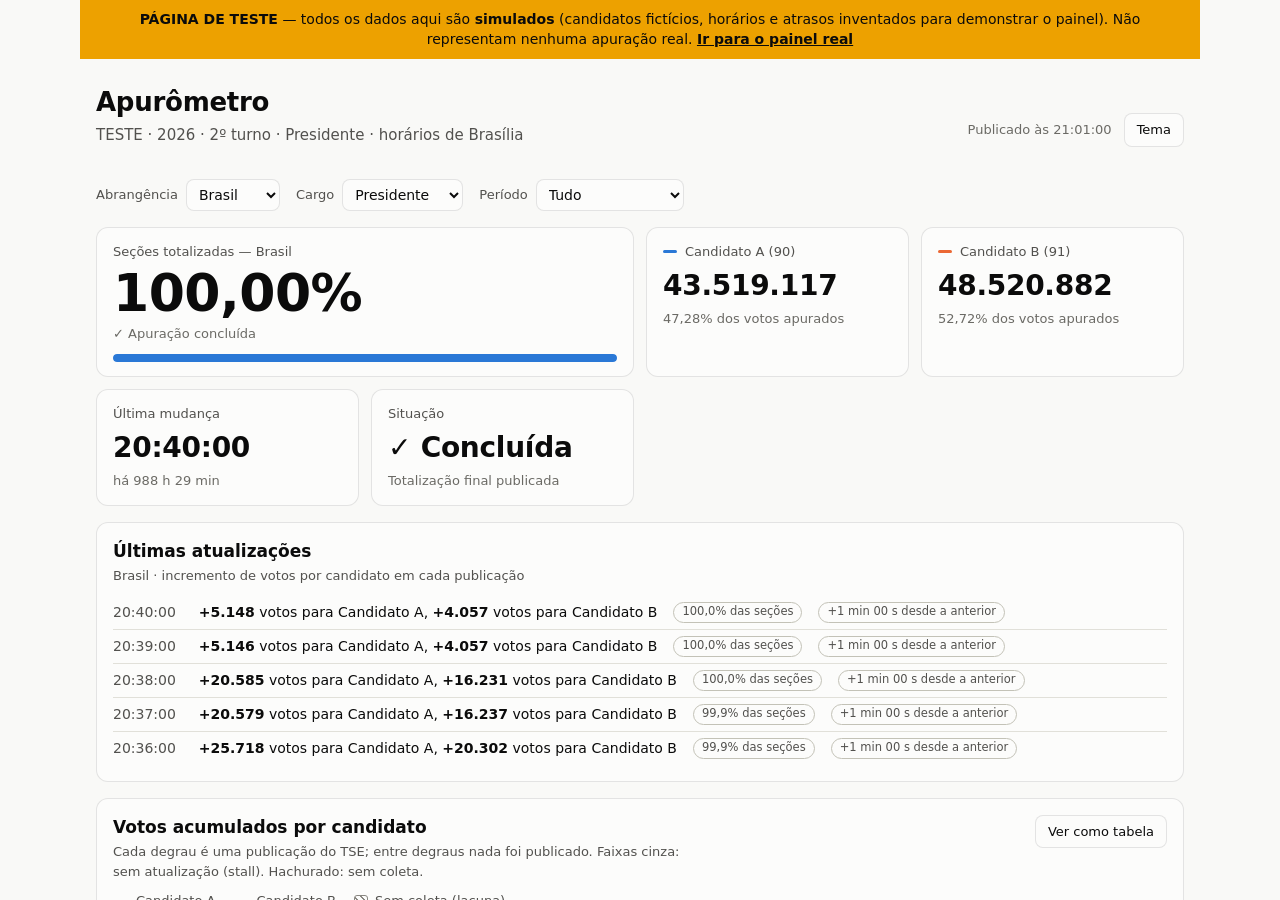
==== demo/index.html @ 4c0ada22 "frontend: primeira versão com página de teste" ====
<!doctype html>
<html lang="pt-BR">
<head>
  <meta charset="utf-8" />
  <meta name="viewport" content="width=device-width, initial-scale=1" />
  <!-- CSP restritiva: só recursos do próprio site, sem CDN de terceiros, sem script/estilo inline.
       (GitHub Pages não permite cabeçalhos próprios; no Vercel os mesmos valores vão em vercel.json.) -->
  <meta http-equiv="Content-Security-Policy"
        content="default-src 'none'; script-src 'self'; style-src 'self'; img-src 'self'; font-src 'self'; connect-src 'self'; base-uri 'none'; form-action 'none'" />
  <meta name="referrer" content="no-referrer" />
  <meta name="robots" content="noindex,nofollow" />
  <meta name="description" content="Medidor neutro do ritmo de divulgação da apuração das eleições: registra o que o TSE publicou e quando." />
  <title>Apurômetro — página de teste</title>
  <meta name="apurometro-data-base" content="../demo-data" />
  <meta name="apurometro-demo" content="1" />
  <link rel="icon" href="../favicon.svg" type="image/svg+xml" />
  <script type="module" crossorigin src="../assets/main-Cfps_5aG.js"></script>
  <link rel="stylesheet" crossorigin href="../assets/main-DoPho8Y2.css">
</head>
<body>
  <div id="app" class="wrap"></div>
  <noscript><p>O Apurômetro precisa de JavaScript para exibir os gráficos. Os dados brutos são públicos em <code>data/</code>.</p></noscript>
</body>
</html>
---- assets/main-DoPho8Y2.css ----
:root{color-scheme:light;--page: #f9f9f7;--surface: #fcfcfb;--ink: #0b0b0b;--ink-2: #52514e;--ink-3: #6b6a65;--muted: #898781;--grid: #e1e0d9;--axis: #c3c2b7;--border: rgba(11, 11, 11, .1);--hover: rgba(11, 11, 11, .05);--focus: #2a78d6;--series-1: #2a78d6;--series-2: #eb6834;--series-3: #1baf7a;--series-4: #eda100;--series-5: #e87ba4;--series-6: #008300;--series-other: #898781;--wash: rgba(11, 11, 11, .07);--hatch: #898781;--heat-0: #e1e0d9;--heat-1: #b7d3f6;--heat-2: #86b6ef;--heat-3: #3987e5;--heat-4: #1c5cab;--heat-5: #0d366b}@media (prefers-color-scheme: dark){:root:where(:not([data-theme=light])){color-scheme:dark;--page: #0d0d0d;--surface: #1a1a19;--ink: #ffffff;--ink-2: #c3c2b7;--ink-3: #a3a29b;--grid: #2c2c2a;--axis: #383835;--border: rgba(255, 255, 255, .1);--hover: rgba(255, 255, 255, .07);--focus: #6da7ec;--series-1: #3987e5;--series-2: #d95926;--series-3: #199e70;--series-4: #c98500;--series-5: #d55181;--series-6: #008300;--wash: rgba(255, 255, 255, .08);--heat-0: #2c2c2a;--heat-1: #104281;--heat-2: #1c5cab;--heat-3: #3987e5;--heat-4: #86b6ef;--heat-5: #cde2fb}}:root[data-theme=dark]{color-scheme:dark;--page: #0d0d0d;--surface: #1a1a19;--ink: #ffffff;--ink-2: #c3c2b7;--ink-3: #a3a29b;--grid: #2c2c2a;--axis: #383835;--border: rgba(255, 255, 255, .1);--hover: rgba(255, 255, 255, .07);--focus: #6da7ec;--series-1: #3987e5;--series-2: #d95926;--series-3: #199e70;--series-4: #c98500;--series-5: #d55181;--series-6: #008300;--wash: rgba(255, 255, 255, .08);--heat-0: #2c2c2a;--heat-1: #104281;--heat-2: #1c5cab;--heat-3: #3987e5;--heat-4: #86b6ef;--heat-5: #cde2fb}*{box-sizing:border-box}html{-webkit-text-size-adjust:100%}body{margin:0;background:var(--page);color:var(--ink);font:15px/1.5 system-ui,-apple-system,Segoe UI,sans-serif}.sr-only{position:absolute;width:1px;height:1px;overflow:hidden;clip:rect(0 0 0 0);white-space:nowrap}:focus-visible{outline:2px solid var(--focus);outline-offset:2px}.demo-banner{margin:0 -16px;padding:10px 16px;text-align:center;font-size:14px;line-height:1.4;background:var(--series-4);color:#0b0b0b;position:sticky;top:0;z-index:5}.demo-banner a{color:#0b0b0b;font-weight:600}.wrap{max-width:1120px;margin:0 auto;padding:0 16px 48px}header.top{display:flex;align-items:flex-end;justify-content:space-between;gap:16px;padding:24px 0 12px;flex-wrap:wrap}header.top h1{margin:0;font-size:26px;letter-spacing:-.01em}header.top p{margin:2px 0 0;color:var(--ink-2)}.top-right{display:flex;align-items:center;gap:12px;color:var(--ink-3);font-size:13px}.btn{font:inherit;font-size:13px;color:var(--ink);background:var(--surface);border:1px solid var(--border);border-radius:8px;padding:6px 12px;cursor:pointer}.btn:hover:not(:disabled){background:var(--hover)}.btn:disabled{color:var(--ink-3);cursor:default}.btn[aria-pressed=true]{background:var(--hover)}.filters{display:flex;gap:16px;flex-wrap:wrap;align-items:center;padding:8px 0 16px}.filters label{display:flex;align-items:center;gap:8px;font-size:13px;color:var(--ink-2)}.filters select{font:inherit;font-size:14px;color:var(--ink);background:var(--surface);border:1px solid var(--border);border-radius:8px;padding:6px 8px}.banners{display:grid;gap:8px;margin-bottom:12px}.banner{display:flex;gap:10px;align-items:flex-start;background:var(--surface);border:1px solid var(--border);border-left:4px solid var(--ink-3);border-radius:8px;padding:10px 14px;font-size:14px}.banner .ico{font-weight:700;flex:none;width:1.2em;text-align:center}.banner.stall{border-left-color:var(--series-4)}.banner.info{border-left-color:var(--series-1)}.banner.warn{border-left-color:var(--series-2)}.kpis{display:grid;gap:12px;grid-template-columns:repeat(auto-fit,minmax(210px,1fr));margin-bottom:16px}.tile{background:var(--surface);border:1px solid var(--border);border-radius:12px;padding:14px 16px;min-width:0}.tile .label{margin:0;font-size:13px;color:var(--ink-2);display:flex;align-items:center;gap:8px}.tile .value{margin:4px 0 0;font-size:28px;font-weight:650;letter-spacing:-.01em;overflow-wrap:anywhere}.tile .sub{margin:2px 0 0;font-size:13px;color:var(--ink-3)}.tile.hero{grid-column:span 2}.tile.hero .value{font-size:52px;line-height:1.1}@media (max-width: 640px){.tile.hero{grid-column:auto}}.key{display:inline-block;width:14px;height:3px;border-radius:2px;background:var(--k, var(--ink-3));flex:none}.meter{height:8px;border-radius:4px;background:var(--heat-1);margin-top:10px;overflow:hidden}.meter>span{display:block;height:100%;background:var(--series-1);border-radius:4px}.card{margin:0 0 16px;background:var(--surface);border:1px solid var(--border);border-radius:12px;padding:16px}.card-head{display:flex;justify-content:space-between;gap:12px;align-items:flex-start;flex-wrap:wrap}.card h2{margin:0;font-size:17px}.subtitle{margin:2px 0 10px;color:var(--ink-2);font-size:13px;max-width:70ch}.card-tools{display:flex;gap:12px;align-items:center;flex-wrap:wrap;font-size:13px;color:var(--ink-2);margin:0 0 8px}.legend{list-style:none;display:flex;gap:8px 18px;flex-wrap:wrap;margin:0 0 6px;padding:0;font-size:13px;color:var(--ink-2)}.legend li{display:flex;align-items:center;gap:7px}.swatch{display:inline-block;flex:none}.swatch-line{width:16px;height:3px;border-radius:2px;background:var(--sw)}.swatch-box{width:14px;height:12px;border-radius:3px;background:var(--sw)}.swatch-hatch{width:14px;height:12px;border-radius:3px;border:1px solid var(--hatch);background:repeating-linear-gradient(45deg,var(--hatch) 0 1.5px,transparent 1.5px 5px)}.scale{display:flex;align-items:center;gap:4px;font-size:12px;color:var(--ink-3);margin-top:6px}.scale .step{width:22px;height:10px;border-radius:2px}.chart-host{width:100%;min-height:40px}svg.chart{display:block;max-width:100%;overflow:visible}svg .grid{stroke:var(--grid);stroke-width:1}svg .axis{stroke:var(--axis);stroke-width:1}svg .tick{fill:var(--muted);font-size:11px;font-variant-numeric:tabular-nums}svg .tick-sub{fill:var(--ink-3)}svg .line{stroke-width:2;stroke-linejoin:round;stroke-linecap:round}svg .dot{stroke:var(--surface);stroke-width:2}svg .crosshair{stroke:var(--ink-3);stroke-width:1;pointer-events:none}svg .overlay{fill:transparent;cursor:crosshair}svg .overlay:focus-visible{outline:2px solid var(--focus)}svg .band-stall{fill:var(--wash)}svg .band-gap{stroke:var(--hatch);stroke-width:1;stroke-opacity:.55}svg .hatch-line{stroke:var(--hatch);stroke-width:1.4;stroke-opacity:.75}svg .endlabel{font-size:12px;fill:var(--ink-2)}svg .endlabel-val{fill:var(--ink);font-weight:600}svg .rowlabel{font-size:12px;fill:var(--ink-2);cursor:pointer}svg .rowlabel-sel{fill:var(--ink);font-weight:700}svg .cell{stroke:none}svg .cell:hover{stroke:var(--ink);stroke-width:1}.stroke-1{stroke:var(--series-1)}.stroke-2{stroke:var(--series-2)}.stroke-3{stroke:var(--series-3)}.stroke-4{stroke:var(--series-4)}.stroke-5{stroke:var(--series-5)}.stroke-6{stroke:var(--series-6)}.stroke-0{stroke:var(--series-other)}.fill-1{fill:var(--series-1)}.fill-2{fill:var(--series-2)}.fill-3{fill:var(--series-3)}.fill-4{fill:var(--series-4)}.fill-5{fill:var(--series-5)}.fill-6{fill:var(--series-6)}.fill-0{fill:var(--series-other)}.heat-0{fill:var(--heat-0)}.heat-1{fill:var(--heat-1)}.heat-2{fill:var(--heat-2)}.heat-3{fill:var(--heat-3)}.heat-4{fill:var(--heat-4)}.heat-5{fill:var(--heat-5)}.step.heat-0{background:var(--heat-0)}.step.heat-1{background:var(--heat-1)}.step.heat-2{background:var(--heat-2)}.step.heat-3{background:var(--heat-3)}.step.heat-4{background:var(--heat-4)}.step.heat-5{background:var(--heat-5)}.tooltip{position:fixed;z-index:10;pointer-events:none;max-width:min(320px,calc(100vw - 16px));background:var(--surface);color:var(--ink);border:1px solid var(--border);border-radius:8px;padding:8px 10px;font-size:13px;box-shadow:0 4px 16px #0000002e}.tooltip[hidden]{display:none}.tip-time{font-weight:600;margin-bottom:4px;color:var(--ink-2);font-size:12px}.tip-row{display:flex;align-items:baseline;gap:8px;flex-wrap:wrap;padding:1px 0}.tip-row strong{font-size:14px;font-variant-numeric:tabular-nums}.tip-key{width:12px;height:3px;border-radius:2px;align-self:center;background:var(--ink-3);flex:none}.tip-label{color:var(--ink-2)}.tip-extra{color:var(--ink-3);font-size:12px;flex-basis:100%;padding-left:20px}.tip-note{margin-top:4px;padding-top:4px;border-top:1px solid var(--border);color:var(--ink-2);font-size:12px}.table-wrap{overflow-x:auto}table.data{width:100%;border-collapse:collapse;font-size:13.5px}table.data th{text-align:left;font-weight:600;color:var(--ink-2);padding:8px 10px;border-bottom:1px solid var(--axis);white-space:nowrap}table.data td{padding:7px 10px;border-bottom:1px solid var(--grid);vertical-align:top}table.data .num{text-align:right;font-variant-numeric:tabular-nums}table.data tr:hover td{background:var(--hover)}.pager{display:flex;align-items:center;gap:12px;justify-content:flex-end;padding-top:10px;font-size:13px;color:var(--ink-2)}.empty{color:var(--ink-3);margin:8px 0}.badge{display:inline-block;font-size:11.5px;border:1px solid var(--axis);border-radius:999px;padding:0 8px;color:var(--ink-2);margin-left:6px;white-space:nowrap}.feed{list-style:none;margin:0;padding:0}.feed li{display:flex;gap:10px;flex-wrap:wrap;padding:6px 0;border-bottom:1px solid var(--grid);font-size:14px}.feed li:last-child{border-bottom:0}.feed .when{font-variant-numeric:tabular-nums;color:var(--ink-2);min-width:8.5ch}.feed .plus{font-variant-numeric:tabular-nums}.plus-group{min-width:0}.feed .plus strong{font-weight:650}footer.foot{color:var(--ink-3);font-size:13px;padding-top:8px;display:grid;gap:6px;max-width:80ch}footer.foot a{color:var(--ink-2)}.loading{opacity:.55;transition:opacity .15s}@media (forced-colors: active){.stroke-1{stroke-dasharray:none}.stroke-2{stroke-dasharray:8 4}.stroke-3{stroke-dasharray:2 4}.stroke-4{stroke-dasharray:10 3 2 3}.stroke-5{stroke-dasharray:4 4}.stroke-6{stroke-dasharray:1 5}svg .line{stroke:CanvasText}}@media print{body{background:#fff}.btn,.pager,.filters{display:none}.card{break-inside:avoid}.tooltip{display:none}}
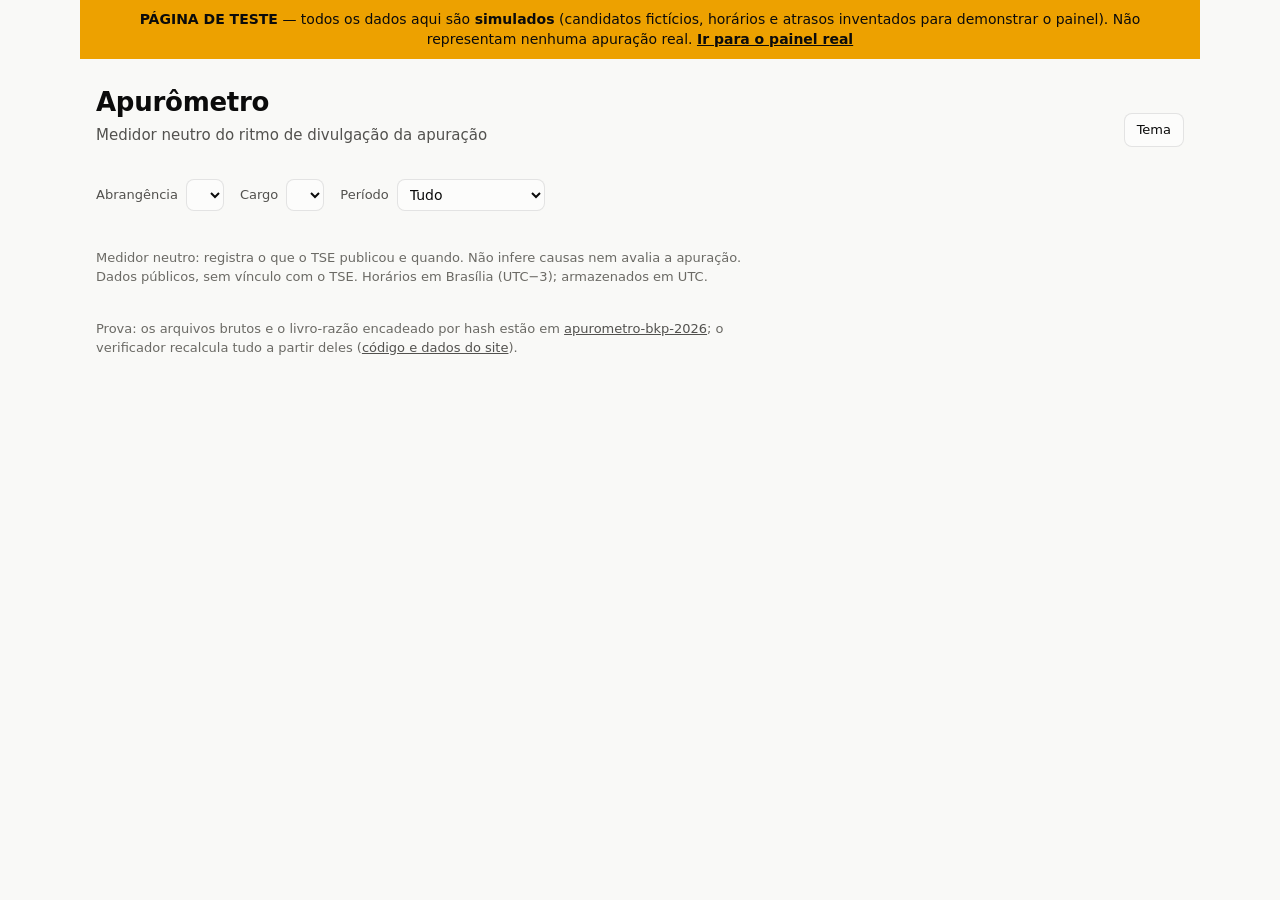
==== commit 18c714a3: "frontend: checagem atual e próxima checagem" ====
--- a/demo/index.html
+++ b/demo/index.html
@@ -14,7 +14,7 @@
   <meta name="apurometro-data-base" content="../demo-data" />
   <meta name="apurometro-demo" content="1" />
   <link rel="icon" href="../favicon.svg" type="image/svg+xml" />
-  <script type="module" crossorigin src="../assets/main-Cfps_5aG.js"></script>
+  <script type="module" crossorigin src="../assets/main-BOlSIugm.js"></script>
   <link rel="stylesheet" crossorigin href="../assets/main-DoPho8Y2.css">
 </head>
 <body>
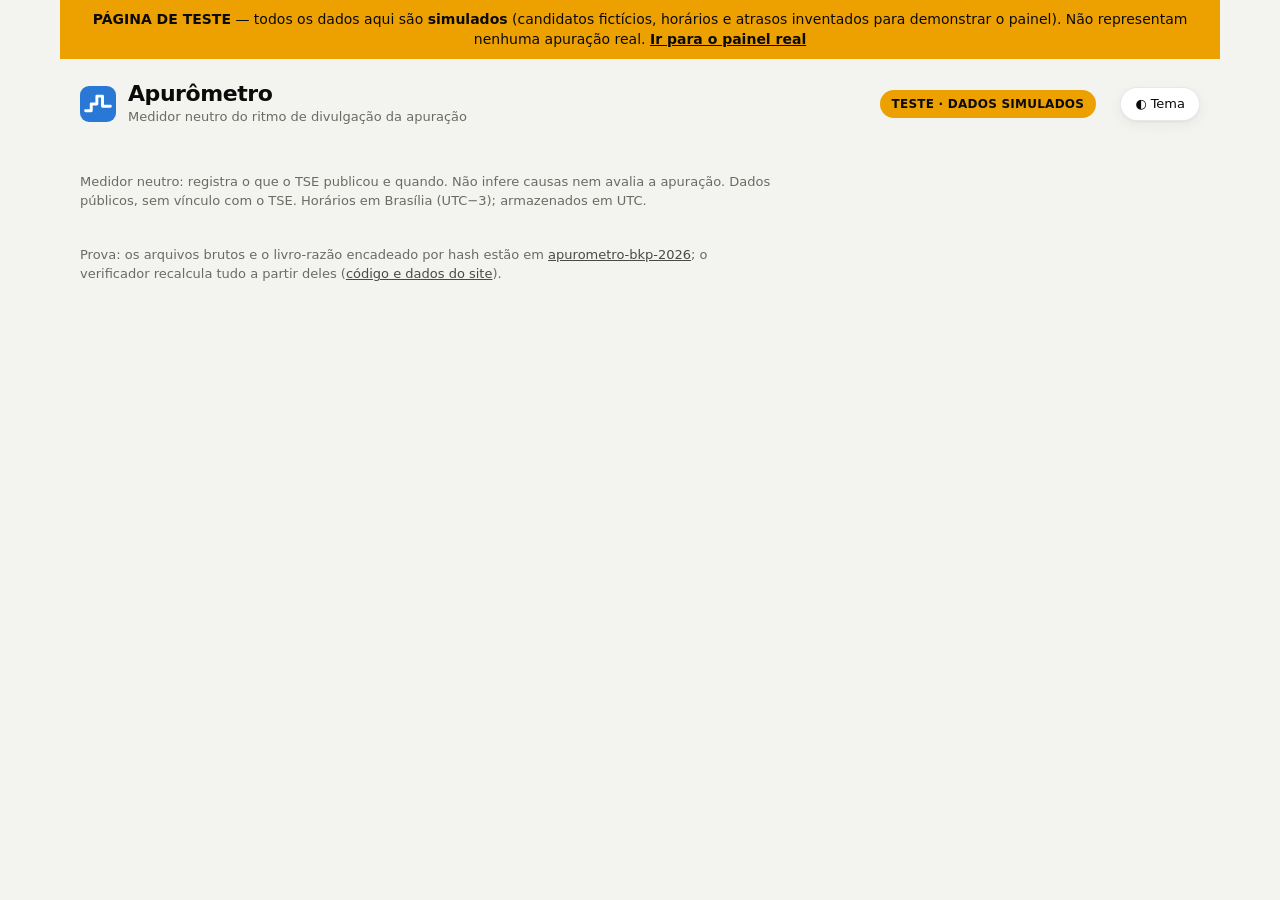
==== commit c15ad042: "frontend: novo layout" ====
--- a/demo/index.html
+++ b/demo/index.html
@@ -14,8 +14,8 @@
   <meta name="apurometro-data-base" content="../demo-data" />
   <meta name="apurometro-demo" content="1" />
   <link rel="icon" href="../favicon.svg" type="image/svg+xml" />
-  <script type="module" crossorigin src="../assets/main-BOlSIugm.js"></script>
-  <link rel="stylesheet" crossorigin href="../assets/main-DoPho8Y2.css">
+  <script type="module" crossorigin src="../assets/main-Bya5oFYh.js"></script>
+  <link rel="stylesheet" crossorigin href="../assets/main-BKGQSC25.css">
 </head>
 <body>
   <div id="app" class="wrap"></div>
--- a/assets/main-BKGQSC25.css
+++ b/assets/main-BKGQSC25.css
@@ -0,0 +1 @@
+:root{color-scheme:light;--page: #f3f3ef;--surface: #ffffff;--surface-2: #f8f8f5;--ink: #0b0b0b;--ink-2: #4a4945;--ink-3: #6b6a65;--muted: #898781;--grid: #e8e7e1;--axis: #c9c8bf;--border: rgba(11, 11, 11, .09);--hover: rgba(11, 11, 11, .05);--focus: #2a78d6;--shadow: 0 1px 2px rgba(20, 20, 15, .05), 0 4px 14px rgba(20, 20, 15, .05);--radius: 16px;--radius-sm: 10px;--series-1: #2a78d6;--series-2: #eb6834;--series-3: #1baf7a;--series-4: #eda100;--series-5: #e87ba4;--series-6: #008300;--series-other: #898781;--wash: rgba(11, 11, 11, .07);--hatch: #898781;--heat-0: #e8e7e1;--heat-1: #b7d3f6;--heat-2: #86b6ef;--heat-3: #3987e5;--heat-4: #1c5cab;--heat-5: #0d366b}@media (prefers-color-scheme: dark){:root:where(:not([data-theme=light])){color-scheme:dark;--page: #0d0d0d;--surface: #1a1a19;--surface-2: #222220;--ink: #ffffff;--ink-2: #c3c2b7;--ink-3: #a3a29b;--grid: #2c2c2a;--axis: #383835;--border: rgba(255, 255, 255, .1);--hover: rgba(255, 255, 255, .07);--focus: #6da7ec;--shadow: 0 1px 2px rgba(0, 0, 0, .4);--series-1: #3987e5;--series-2: #d95926;--series-3: #199e70;--series-4: #c98500;--series-5: #d55181;--series-6: #008300;--wash: rgba(255, 255, 255, .08);--heat-0: #2c2c2a;--heat-1: #104281;--heat-2: #1c5cab;--heat-3: #3987e5;--heat-4: #86b6ef;--heat-5: #cde2fb}}:root[data-theme=dark]{color-scheme:dark;--page: #0d0d0d;--surface: #1a1a19;--surface-2: #222220;--ink: #ffffff;--ink-2: #c3c2b7;--ink-3: #a3a29b;--grid: #2c2c2a;--axis: #383835;--border: rgba(255, 255, 255, .1);--hover: rgba(255, 255, 255, .07);--focus: #6da7ec;--shadow: 0 1px 2px rgba(0, 0, 0, .4);--series-1: #3987e5;--series-2: #d95926;--series-3: #199e70;--series-4: #c98500;--series-5: #d55181;--series-6: #008300;--wash: rgba(255, 255, 255, .08);--heat-0: #2c2c2a;--heat-1: #104281;--heat-2: #1c5cab;--heat-3: #3987e5;--heat-4: #86b6ef;--heat-5: #cde2fb}*{box-sizing:border-box}html{-webkit-text-size-adjust:100%}body{margin:0;background:var(--page);color:var(--ink);font:15px/1.5 system-ui,-apple-system,Segoe UI,Roboto,sans-serif;-webkit-font-smoothing:antialiased}.sr-only{position:absolute;width:1px;height:1px;overflow:hidden;clip:rect(0 0 0 0);white-space:nowrap}:focus-visible{outline:2px solid var(--focus);outline-offset:2px}[hidden]{display:none!important}.wrap{max-width:1160px;margin:0 auto;padding:0 20px 56px}@media (max-width: 560px){.wrap{padding:0 14px 40px}}.demo-banner{margin:0 -20px;padding:10px 20px;text-align:center;font-size:14px;line-height:1.4;background:var(--series-4);color:#0b0b0b}.demo-banner a{color:#0b0b0b;font-weight:600}.topbar{display:flex;align-items:center;justify-content:space-between;gap:16px;padding:22px 0 10px;flex-wrap:wrap}.brand{display:flex;align-items:center;gap:12px;min-width:0}.logo{width:36px;height:36px;flex:none}.logo-bg{fill:var(--series-1)}.logo-fg{fill:none;stroke:#fff;stroke-width:2.6;stroke-linejoin:round;stroke-linecap:round}.brand h1{margin:0;font-size:22px;line-height:1.15;letter-spacing:-.02em}.brand p{margin:1px 0 0;color:var(--ink-3);font-size:13px}.top-right{display:flex;align-items:center;gap:12px;color:var(--ink-3);font-size:13px}.toolbar{position:sticky;top:0;z-index:4;display:flex;flex-wrap:wrap;align-items:center;gap:10px 14px;padding:10px 0;margin:0 0 12px;background:var(--page);background:color-mix(in srgb,var(--page) 90%,transparent);-webkit-backdrop-filter:blur(10px);backdrop-filter:blur(10px);border-bottom:1px solid var(--border)}.toolbar .spacer{flex:1}.filters{display:flex;gap:10px 14px;flex-wrap:wrap;align-items:center}.filters label{display:flex;align-items:center;gap:8px;font-size:12px;font-weight:600;letter-spacing:.02em;color:var(--ink-3);text-transform:uppercase}.filters select{font:inherit;font-size:14px;font-weight:500;text-transform:none;letter-spacing:0;color:var(--ink);background:var(--surface);border:1px solid var(--border);border-radius:999px;padding:6px 12px;box-shadow:var(--shadow)}.pill{display:inline-flex;align-items:center;gap:7px;padding:6px 14px;border-radius:999px;background:var(--surface);border:1px solid var(--border);box-shadow:var(--shadow);font-size:13px;font-weight:650;white-space:nowrap}.pill .pill-ico{font-size:12px}.badge-demo{white-space:nowrap;background:var(--series-4);color:#0b0b0b;font-size:12px;font-weight:700;border-radius:999px;padding:5px 12px;letter-spacing:.02em}.btn{font:inherit;font-size:13px;font-weight:500;color:var(--ink);background:var(--surface);white-space:nowrap;border:1px solid var(--border);border-radius:999px;padding:6px 14px;cursor:pointer;box-shadow:var(--shadow)}.btn:hover:not(:disabled){background:var(--hover)}.btn:disabled{color:var(--ink-3);cursor:default;box-shadow:none}.btn[aria-pressed=true]{background:var(--hover)}.banners{display:grid;gap:8px;margin-bottom:14px}.banners:empty{display:none}.banner{display:flex;gap:10px;align-items:flex-start;background:var(--surface);border:1px solid var(--border);border-left:4px solid var(--ink-3);border-radius:var(--radius-sm);padding:11px 14px;font-size:14px;box-shadow:var(--shadow)}.banner .ico{font-weight:700;flex:none;width:1.2em;text-align:center}.banner.stall{border-left-color:var(--series-4)}.banner.info{border-left-color:var(--series-1)}.banner.warn{border-left-color:var(--series-2)}@media (max-width: 720px){.toolbar{position:static}.top-right{width:100%;flex-wrap:wrap;justify-content:space-between}.filters{display:grid;grid-template-columns:1fr 1fr;width:100%;gap:10px}.filters label{display:grid;gap:4px;text-align:left}.filters select{width:100%}.toolbar .spacer{display:none}.toolbar .pill{width:100%;justify-content:center}.feed .meta{padding-left:0}}.stack{display:grid;gap:18px}.grid-top{display:grid;gap:18px;grid-template-columns:minmax(0,1.75fr) minmax(280px,1fr)}.grid-two{display:grid;gap:18px;grid-template-columns:minmax(0,1.25fr) minmax(0,1fr)}@media (max-width: 980px){.grid-top,.grid-two{grid-template-columns:minmax(0,1fr)}}.card{margin:0;background:var(--surface);border:1px solid var(--border);border-radius:var(--radius);box-shadow:var(--shadow);padding:20px 22px;min-width:0}@media (max-width: 560px){.card{padding:16px}}.card-head{display:flex;justify-content:space-between;gap:12px;align-items:flex-start}.card-head>div:first-child{flex:1 1 0;min-width:0}.card-head .btn{flex:none}.card h2{margin:0;font-size:16px;letter-spacing:-.01em}.eyebrow{margin:0 0 2px;font-size:12px;font-weight:650;letter-spacing:.06em;text-transform:uppercase;color:var(--ink-3)}.subtitle{margin:3px 0 12px;color:var(--ink-3);font-size:13px;max-width:72ch}.card-tools{display:flex;gap:14px;align-items:center;flex-wrap:wrap;font-size:13px;color:var(--ink-2);margin:0 0 10px}.placar-head{display:flex;justify-content:space-between;align-items:baseline;gap:12px;flex-wrap:wrap}.placar-head .scope{color:var(--ink-3);font-size:13px}.cands{display:grid;grid-template-columns:repeat(auto-fit,minmax(190px,1fr));gap:18px 32px;margin:16px 0 18px}.cand .name{display:flex;align-items:center;gap:9px;font-weight:650;font-size:15px;color:var(--ink-2);min-width:0}.cand .name .nm{overflow-wrap:anywhere}.cand .tag{color:var(--ink-3);font-weight:500}.cand .votes{margin-top:4px;font-size:clamp(30px,4.4vw,48px);font-weight:750;letter-spacing:-.025em;line-height:1.08;font-variant-numeric:tabular-nums;overflow-wrap:anywhere}.cand .share{margin-top:2px;font-size:19px;font-weight:600;color:var(--ink-2);font-variant-numeric:tabular-nums}.key{display:inline-block;width:14px;height:4px;border-radius:2px;background:var(--k, var(--ink-3));flex:none}.sharebar{position:relative;display:flex;gap:2px;height:16px}.sharebar .seg{height:100%;min-width:2px;background:var(--k, var(--ink-3))}.sharebar .seg:first-of-type{border-radius:5px 0 0 5px}.sharebar .seg:last-of-type{border-radius:0 5px 5px 0}.sharebar .mid{position:absolute;left:50%;top:-5px;bottom:-5px;width:2px;margin-left:-1px;background:var(--ink);opacity:.5;border-radius:1px;pointer-events:none}.barscale{display:flex;justify-content:space-between;margin-top:6px;font-size:11px;color:var(--muted);font-variant-numeric:tabular-nums}.diff{margin:12px 0 0;font-size:13.5px;color:var(--ink-2)}.diff strong{color:var(--ink);font-variant-numeric:tabular-nums}.sections{display:flex;align-items:center;gap:12px;margin-top:16px;padding-top:14px;border-top:1px solid var(--grid);font-size:13px;color:var(--ink-3)}.sections .lbl{white-space:nowrap}.sections .meter{flex:1;height:6px;margin:0}.sections strong{color:var(--ink);font-variant-numeric:tabular-nums;font-size:14px}.side{display:flex;flex-direction:column;gap:18px}.side-pct .side-value{font-size:30px;font-weight:750;letter-spacing:-.02em;line-height:1.1;font-variant-numeric:tabular-nums}.side-pct .side-sub{font-size:12.5px;color:var(--ink-3);margin-top:2px}.meter{height:8px;border-radius:4px;background:var(--heat-1);margin-top:10px;overflow:hidden}.meter>span{display:block;height:100%;background:var(--series-1);border-radius:4px}.kv{display:grid;gap:0;margin:0}.kv .row{display:flex;justify-content:space-between;align-items:baseline;gap:12px;padding:9px 0;border-top:1px solid var(--grid)}.kv dt{color:var(--ink-3);font-size:13px}.kv dd{margin:0;font-weight:650;text-align:right;font-variant-numeric:tabular-nums}.kv dd small{display:block;font-weight:400;color:var(--ink-3);font-size:12px}.check-box{background:var(--surface-2);border:1px solid var(--border);border-radius:var(--radius-sm);padding:12px 14px}.check-box h3{margin:0 0 6px;font-size:12px;font-weight:650;letter-spacing:.06em;text-transform:uppercase;color:var(--ink-3)}.check-box p{margin:2px 0;font-size:13.5px;color:var(--ink-2);font-variant-numeric:tabular-nums}.check-box strong{color:var(--ink)}.legend{list-style:none;display:flex;gap:8px 18px;flex-wrap:wrap;margin:0 0 6px;padding:0;font-size:13px;color:var(--ink-2)}.legend li{display:flex;align-items:center;gap:7px}.swatch{display:inline-block;flex:none}.swatch-line{width:16px;height:3px;border-radius:2px;background:var(--sw)}.swatch-box{width:14px;height:12px;border-radius:3px;background:var(--sw)}.swatch-hatch{width:14px;height:12px;border-radius:3px;border:1px solid var(--hatch);background:repeating-linear-gradient(45deg,var(--hatch) 0 1.5px,transparent 1.5px 5px)}.scale{display:flex;align-items:center;gap:4px;font-size:12px;color:var(--ink-3);margin-top:6px}.scale .step{width:22px;height:10px;border-radius:2px}.chart-host{width:100%;min-height:40px}svg.chart{display:block;max-width:100%;overflow:visible}svg .grid{stroke:var(--grid);stroke-width:1}svg .axis{stroke:var(--axis);stroke-width:1}svg .tick{fill:var(--muted);font-size:11px;font-variant-numeric:tabular-nums}svg .tick-sub{fill:var(--ink-3)}svg .line{stroke-width:2;stroke-linejoin:round;stroke-linecap:round}svg .dot{stroke:var(--surface);stroke-width:2}svg .crosshair{stroke:var(--ink-3);stroke-width:1;pointer-events:none}svg .overlay{fill:transparent;cursor:crosshair}svg .overlay:focus-visible{outline:2px solid var(--focus)}svg .band-stall{fill:var(--wash)}svg .band-gap{stroke:var(--hatch);stroke-width:1;stroke-opacity:.55}svg .hatch-line{stroke:var(--hatch);stroke-width:1.4;stroke-opacity:.75}svg .endlabel{font-size:12px;fill:var(--ink-2)}svg .endlabel-val{fill:var(--ink);font-weight:600}svg .rowlabel{font-size:12px;fill:var(--ink-2);cursor:pointer}svg .rowlabel-sel{fill:var(--ink);font-weight:700}svg .cell{stroke:none}svg .cell:hover{stroke:var(--ink);stroke-width:1}.stroke-1{stroke:var(--series-1)}.stroke-2{stroke:var(--series-2)}.stroke-3{stroke:var(--series-3)}.stroke-4{stroke:var(--series-4)}.stroke-5{stroke:var(--series-5)}.stroke-6{stroke:var(--series-6)}.stroke-0{stroke:var(--series-other)}.fill-1{fill:var(--series-1)}.fill-2{fill:var(--series-2)}.fill-3{fill:var(--series-3)}.fill-4{fill:var(--series-4)}.fill-5{fill:var(--series-5)}.fill-6{fill:var(--series-6)}.fill-0{fill:var(--series-other)}.heat-0{fill:var(--heat-0)}.heat-1{fill:var(--heat-1)}.heat-2{fill:var(--heat-2)}.heat-3{fill:var(--heat-3)}.heat-4{fill:var(--heat-4)}.heat-5{fill:var(--heat-5)}.step.heat-0{background:var(--heat-0)}.step.heat-1{background:var(--heat-1)}.step.heat-2{background:var(--heat-2)}.step.heat-3{background:var(--heat-3)}.step.heat-4{background:var(--heat-4)}.step.heat-5{background:var(--heat-5)}.tooltip{position:fixed;z-index:10;pointer-events:none;max-width:min(320px,calc(100vw - 16px));background:var(--surface);color:var(--ink);border:1px solid var(--border);border-radius:10px;padding:9px 11px;font-size:13px;box-shadow:0 6px 22px #0003}.tooltip[hidden]{display:none}.tip-time{font-weight:600;margin-bottom:4px;color:var(--ink-2);font-size:12px}.tip-row{display:flex;align-items:baseline;gap:8px;flex-wrap:wrap;padding:1px 0}.tip-row strong{font-size:14px;font-variant-numeric:tabular-nums}.tip-key{width:12px;height:3px;border-radius:2px;align-self:center;background:var(--ink-3);flex:none}.tip-label{color:var(--ink-2)}.tip-extra{color:var(--ink-3);font-size:12px;flex-basis:100%;padding-left:20px}.tip-note{margin-top:4px;padding-top:4px;border-top:1px solid var(--border);color:var(--ink-2);font-size:12px}.tabs{display:flex;gap:2px;border-bottom:1px solid var(--grid);overflow-x:auto;margin:-4px 0 0;scrollbar-width:thin}.tab{appearance:none;background:none;border:0;border-bottom:2px solid transparent;margin-bottom:-1px;padding:11px 14px;font:inherit;font-size:14px;font-weight:600;color:var(--ink-3);cursor:pointer;white-space:nowrap;border-radius:8px 8px 0 0}.tab:hover{color:var(--ink);background:var(--hover)}.tab[aria-selected=true]{color:var(--ink);border-bottom-color:var(--series-1)}.tab .count{margin-left:8px;background:var(--hover);border-radius:999px;padding:1px 8px;font-size:12px;font-weight:650;font-variant-numeric:tabular-nums}.tabpanel{padding-top:16px}.tabpanel .subtitle{margin-top:0}.table-wrap{overflow-x:auto;border:1px solid var(--grid);border-radius:var(--radius-sm)}table.data{width:100%;border-collapse:collapse;font-size:13.5px}table.data th{text-align:left;font-weight:650;font-size:12px;letter-spacing:.03em;text-transform:uppercase;color:var(--ink-3);background:var(--surface-2);padding:9px 12px;border-bottom:1px solid var(--grid);white-space:nowrap}table.data td{padding:8px 12px;border-bottom:1px solid var(--grid);vertical-align:top}table.data tr:last-child td{border-bottom:0}table.data .num{text-align:right;font-variant-numeric:tabular-nums}table.data tr:hover td{background:var(--hover)}.pager{display:flex;align-items:center;gap:12px;justify-content:flex-end;padding-top:12px;font-size:13px;color:var(--ink-2)}.empty{color:var(--ink-3);margin:8px 0}.badge{display:inline-block;font-size:11.5px;border:1px solid var(--axis);border-radius:999px;padding:0 8px;color:var(--ink-2);margin-left:6px;white-space:nowrap}.feed{list-style:none;margin:0;padding:0}.feed li{padding:9px 0;border-top:1px solid var(--grid);font-size:14px}.feed .line1{display:flex;gap:4px 12px;flex-wrap:wrap;align-items:baseline}.feed .meta{margin-top:2px;font-size:12.5px;color:var(--ink-3);padding-left:calc(8.5ch + 12px)}.feed li:first-child{border-top:0;padding-top:2px}.feed .when{font-variant-numeric:tabular-nums;color:var(--ink-3);min-width:8.5ch;font-weight:600}.feed .plus{font-variant-numeric:tabular-nums;display:inline-flex;align-items:center;gap:6px}.feed .plus strong{font-weight:700}.plus-group{min-width:0}footer.foot{color:var(--ink-3);font-size:13px;padding-top:22px;display:grid;gap:8px;max-width:84ch}footer.foot a{color:var(--ink-2)}.loading{opacity:.55;transition:opacity .15s}@media (forced-colors: active){.stroke-1{stroke-dasharray:none}.stroke-2{stroke-dasharray:8 4}.stroke-3{stroke-dasharray:2 4}.stroke-4{stroke-dasharray:10 3 2 3}.stroke-5{stroke-dasharray:4 4}.stroke-6{stroke-dasharray:1 5}svg .line{stroke:CanvasText}}@media print{body{background:#fff}.btn,.pager,.toolbar,.tabs{display:none}.tabpanel[hidden]{display:block!important}.card{break-inside:avoid;box-shadow:none}.tooltip{display:none}}
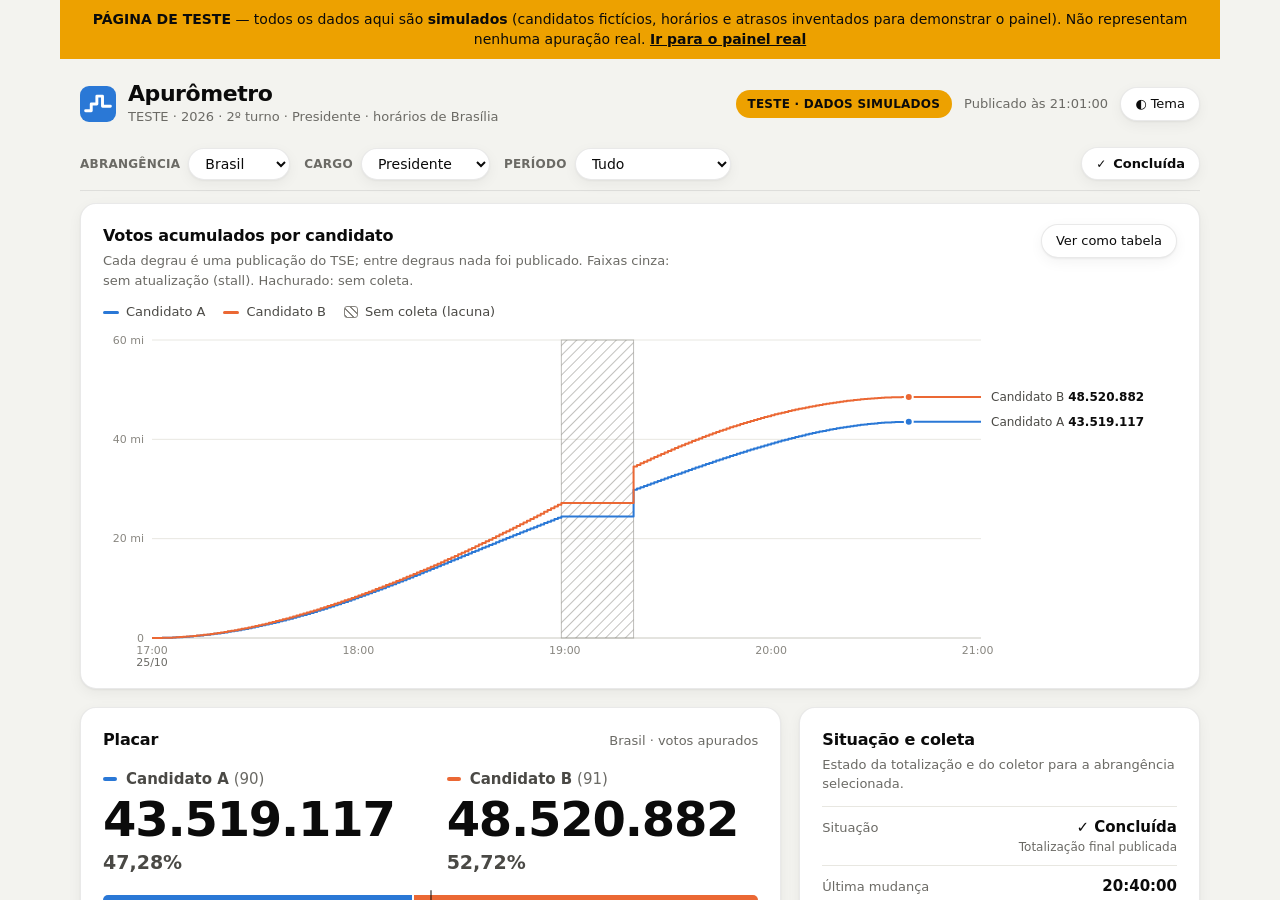
==== commit ee9b8c58: "frontend: votos acumulados no topo" ====
--- a/demo/index.html
+++ b/demo/index.html
@@ -14,7 +14,7 @@
   <meta name="apurometro-data-base" content="../demo-data" />
   <meta name="apurometro-demo" content="1" />
   <link rel="icon" href="../favicon.svg" type="image/svg+xml" />
-  <script type="module" crossorigin src="../assets/main-Bya5oFYh.js"></script>
+  <script type="module" crossorigin src="../assets/main-DylKVKcw.js"></script>
   <link rel="stylesheet" crossorigin href="../assets/main-BKGQSC25.css">
 </head>
 <body>
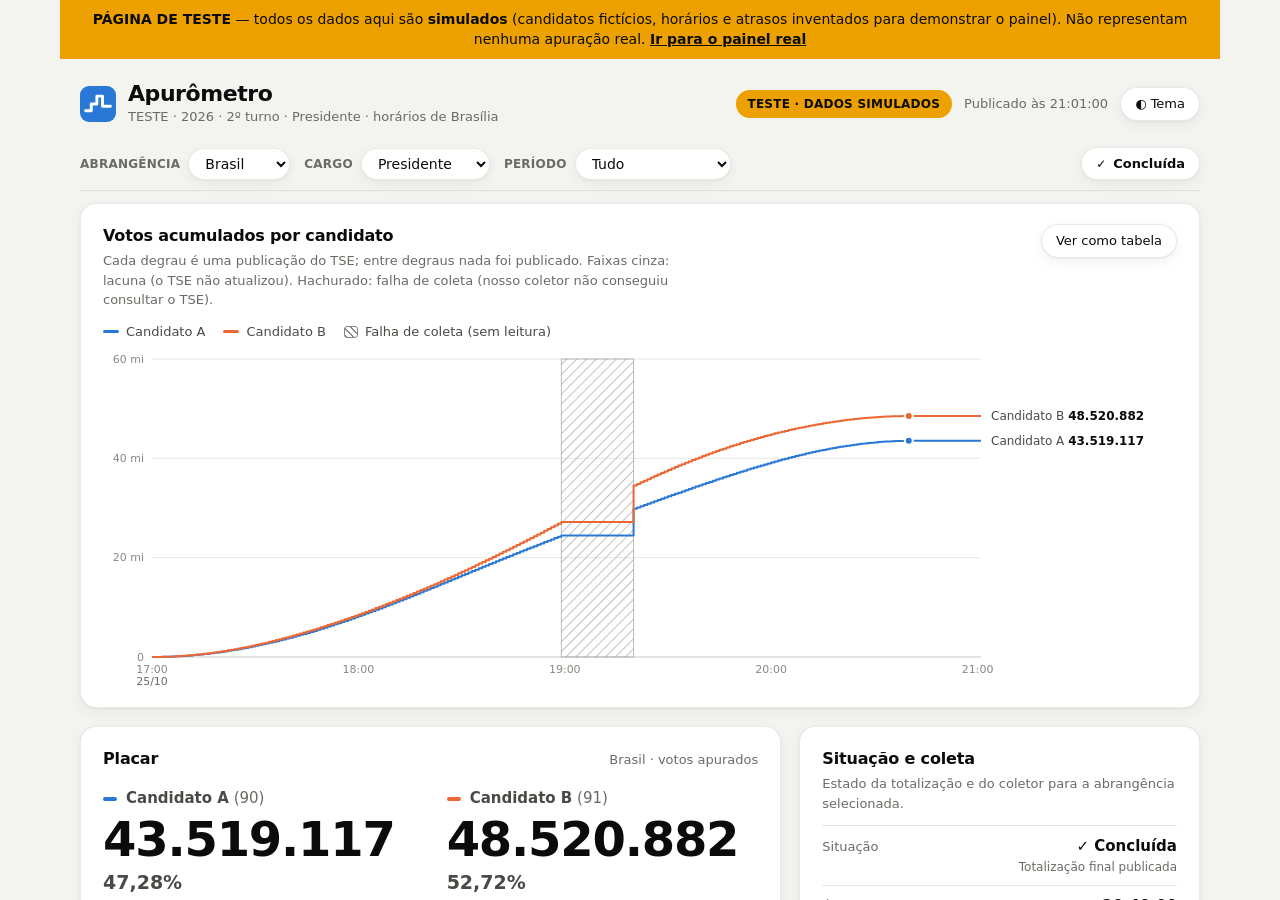
==== commit 8dbd7160: "frontend: lacuna do TSE x falha de coleta" ====
--- a/demo/index.html
+++ b/demo/index.html
@@ -14,7 +14,7 @@
   <meta name="apurometro-data-base" content="../demo-data" />
   <meta name="apurometro-demo" content="1" />
   <link rel="icon" href="../favicon.svg" type="image/svg+xml" />
-  <script type="module" crossorigin src="../assets/main-DylKVKcw.js"></script>
+  <script type="module" crossorigin src="../assets/main-xOmAJEBE.js"></script>
   <link rel="stylesheet" crossorigin href="../assets/main-BKGQSC25.css">
 </head>
 <body>
